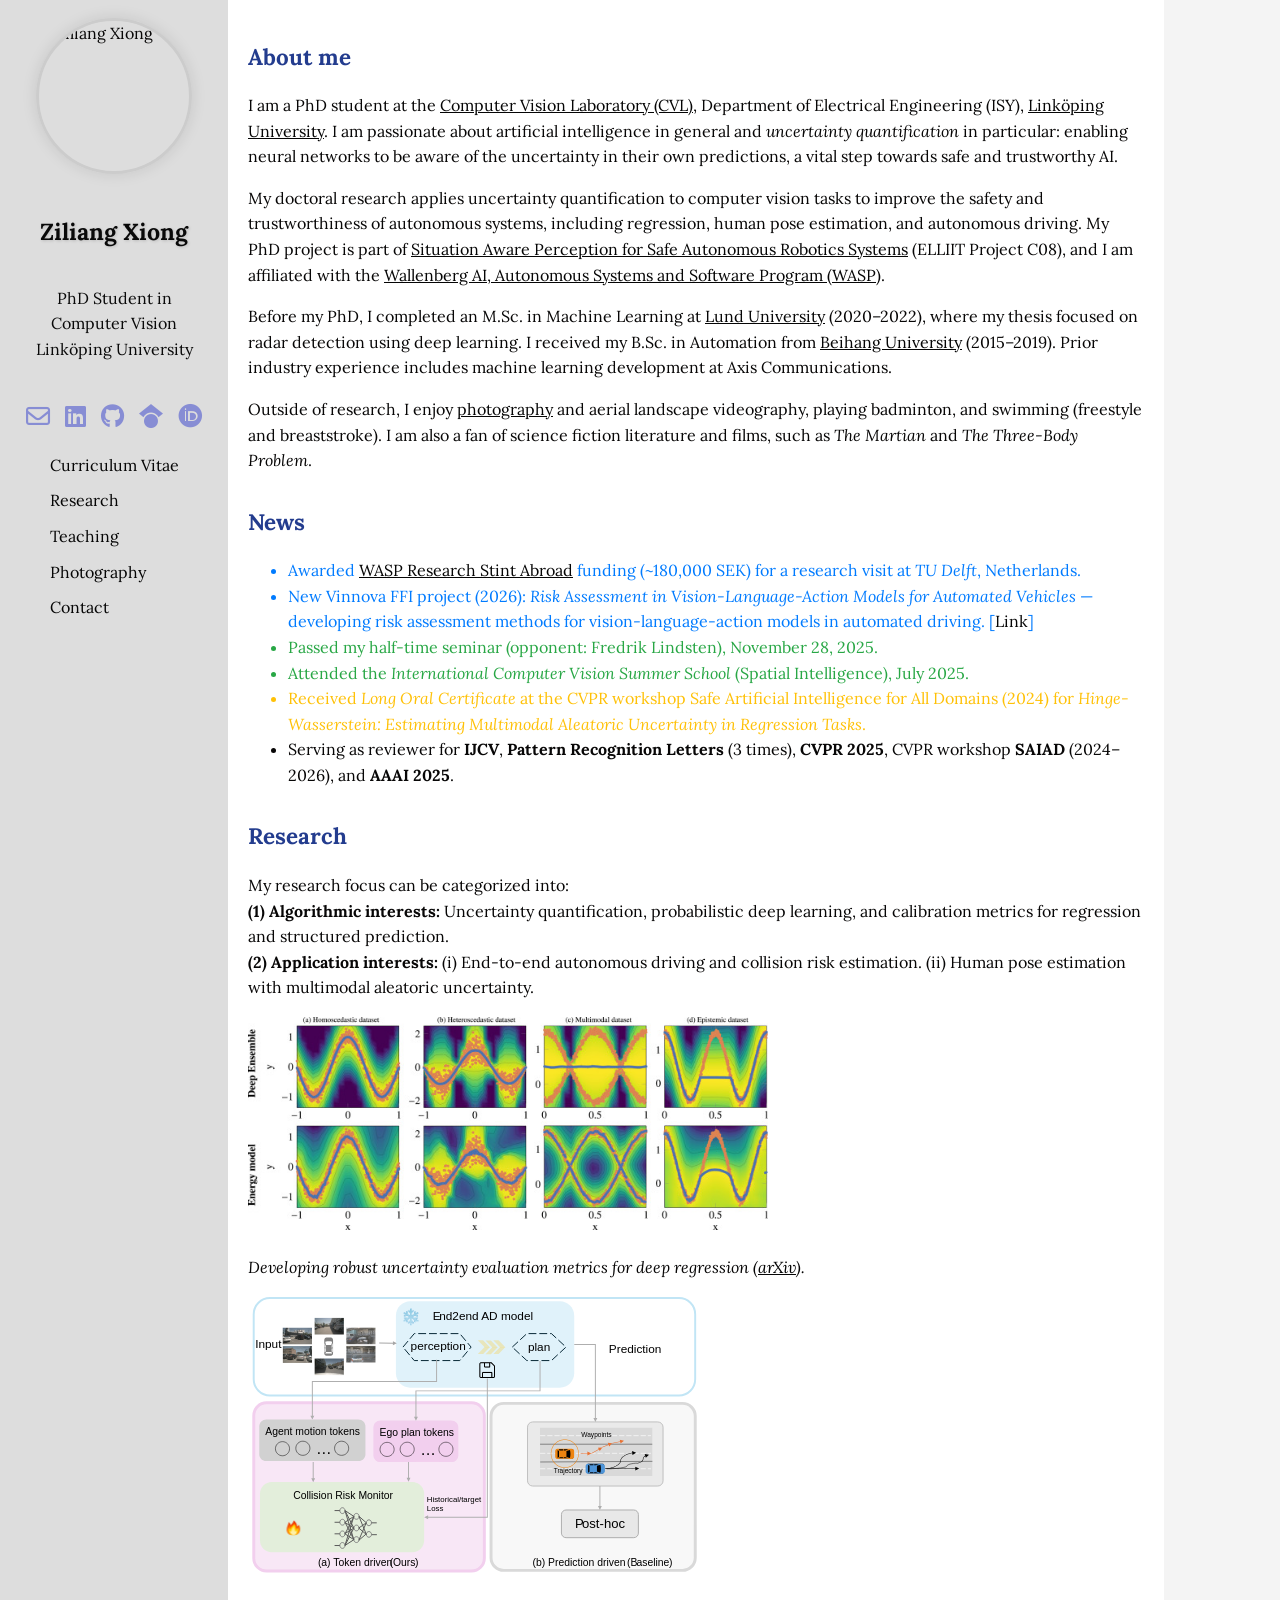
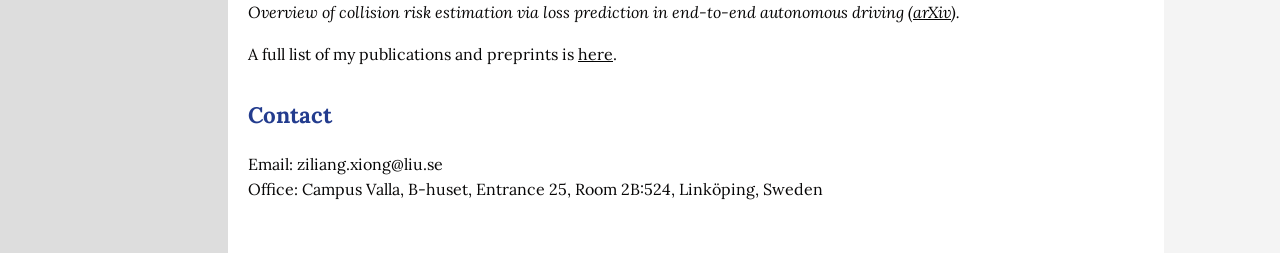
==== index.html @ c2a3a6ff "add WASP travel grant" ====
<!DOCTYPE html>
<html lang="en">
<head>
    <meta charset="UTF-8">
    <meta name="viewport" content="width=device-width, initial-scale=1.0">
    <title>Ziliang Xiong</title>
    <link rel="stylesheet" href="main.css">
    <link rel="preconnect" href="https://fonts.googleapis.com">
    <link rel="preconnect" href="https://fonts.gstatic.com" crossorigin>
    <link href="https://fonts.googleapis.com/css2?family=Lora:ital,wght@0,400;0,600;1,400&display=swap" rel="stylesheet">
    <link rel="stylesheet" href="https://cdnjs.cloudflare.com/ajax/libs/font-awesome/6.5.1/css/all.min.css">
</head>
<body>
    <div class="container">
        <aside class="sidebar">
            <div class="profile-photo">
                <img src="imgs/profile.jpg" alt="Ziliang Xiong">
            </div>
            <h1 class="name">Ziliang Xiong</h1>
            <p class="bio">PhD Student in Computer Vision<br>Linköping University</p>
            <div class="social-icons">
                <a href="mailto:ziliang.xiong@liu.se" title="Email"><i class="fa-regular fa-envelope"></i></a>
                <a href="https://www.linkedin.com/in/ziliangxiong/" title="LinkedIn"><i class="fa-brands fa-linkedin"></i></a>
                <a href="https://github.com/XZLeo" title="GitHub"><i class="fa-brands fa-github"></i></a>
                <a href="https://scholar.google.com/citations?user=R_6R5mAAAAAJ" title="Google Scholar"><i class="fa-brands fa-google-scholar"></i></a>
                <a href="https://orcid.org/0009-0008-8277-7476" title="ORCID"><i class="fa-brands fa-orcid"></i></a>
            </div>
            <nav>
                <ul>
                    <li><a href="documents/CV_Xiong.pdf">Curriculum Vitae</a></li>
                    <li><a href="research.html">Research</a></li>
                    <li><a href="teaching.html">Teaching</a></li>
                    <li><a href="photography.html">Photography</a></li>
                    <li><a href="#contact">Contact</a></li>
                </ul>
            </nav>
        </aside>

        <main class="main-content">
            <section id="about" class="section-block">
                <h2>About me</h2>
                <p>
                    I am a PhD student at the <a href="https://liu.se/en/research/computer-vision" class="term-link">Computer Vision Laboratory (CVL)</a>,
                    Department of Electrical Engineering (ISY), <a href="https://liu.se/en" class="term-link">Linköping University</a>.
                    I am passionate about artificial intelligence in general and <em>uncertainty quantification</em> in particular:
                    enabling neural networks to be aware of the uncertainty in their own predictions, a vital step towards safe and trustworthy AI.
                </p>
                <p>
                    My doctoral research applies uncertainty quantification to computer vision tasks to improve the safety and trustworthiness
                    of autonomous systems, including regression, human pose estimation, and autonomous driving.
                    My PhD project is part of
                    <a href="https://elliit.se/project/situation-aware-perception-for-safe-autonomous-robotics-systems/" class="term-link">Situation Aware Perception for Safe Autonomous Robotics Systems</a>
                    (ELLIIT Project C08), and I am affiliated with the
                    <a href="https://wasp-sweden.org/" class="term-link">Wallenberg AI, Autonomous Systems and Software Program (WASP)</a>.
                </p>
                <p>
                    Before my PhD, I completed an M.Sc. in Machine Learning at <a href="https://www.lunduniversity.lu.se/" class="term-link">Lund University</a>
                    (2020–2022), where my thesis focused on radar detection using deep learning.
                    I received my B.Sc. in Automation from <a href="https://ev.buaa.edu.cn/" class="term-link">Beihang University</a> (2015–2019).
                    Prior industry experience includes machine learning development at Axis Communications.
                </p>
                <p>
                    Outside of research, I enjoy <a href="photography.html" class="term-link">photography</a> and aerial landscape videography, playing badminton, and swimming (freestyle and breaststroke).
                    I am also a fan of science fiction literature and films, such as <em>The Martian</em> and <em>The Three-Body Problem</em>.
                </p>
            </section>

            <section id="news" class="section-block">
                <h2>News</h2>
                <ul>
                    <li class="news-item-blue">
                        Awarded <a href="https://internal.wasp-sweden.org/wasp-handbook/how-to-for-phd-students/research-stints-abroad/" class="term-link">WASP Research Stint Abroad</a> funding (~180,000 SEK) for a research visit at <em>TU Delft</em>, Netherlands.
                    </li>
                    <li class="news-item-blue">
                        New Vinnova FFI project (2026): <em>Risk Assessment in Vision-Language-Action Models for Automated Vehicles</em>
                        — developing risk assessment methods for vision-language-action models in automated driving.
                        [<a href="https://www.vinnova.se/p/riskbedomning-i-syn-sprak-aktions-modeller-for-automatiserade-fordon/">Link</a>]
                    </li>
                    <li class="news-item-green">
                        Passed my half-time seminar (opponent: Fredrik Lindsten), November 28, 2025.
                    </li>
                    <li class="news-item-green">
                        Attended the <em>International Computer Vision Summer School</em> (Spatial Intelligence), July 2025.
                    </li>
                    <li class="news-item-yellow">
                        Received <em>Long Oral Certificate</em> at the CVPR workshop Safe Artificial Intelligence for All Domains (2024)
                        for <em>Hinge-Wasserstein: Estimating Multimodal Aleatoric Uncertainty in Regression Tasks</em>.
                    </li>
                    <li>
                        Serving as reviewer for <strong>IJCV</strong>, <strong>Pattern Recognition Letters</strong> (3 times),
                        <strong>CVPR 2025</strong>, CVPR workshop <strong>SAIAD</strong> (2024–2026), and <strong>AAAI 2025</strong>.
                    </li>
                </ul>
            </section>

            <section id="research" class="section-block">
                <h2>Research</h2>
                <p>
                    My research focus can be categorized into:<br>
                    <strong>(1) Algorithmic interests:</strong> Uncertainty quantification, probabilistic deep learning, and calibration metrics for regression and structured prediction.<br>
                    <strong>(2) Application interests:</strong> (i) End-to-end autonomous driving and collision risk estimation. (ii) Human pose estimation with multimodal aleatoric uncertainty.
                </p>
                <p>
                    <img src="imgs/metrics.jpg" class="research-image" alt="Uncertainty evaluation metrics for homoscedastic, heteroscedastic, multimodal, and epistemic regression datasets"><br>
                    <em>Developing robust uncertainty evaluation metrics for deep regression (<a href="https://arxiv.org/abs/2405.04278" class="term-link">arXiv</a>).</em>
                </p>
                <p>
                    <img src="imgs/Picture1.svg" class="research-image" alt="CATPlan: collision risk estimation in end-to-end autonomous driving"><br>
                    <em>Overview of collision risk estimation via loss prediction in end-to-end autonomous driving (<a href="https://arxiv.org/abs/2503.07425" class="term-link">arXiv</a>).</em>
                </p>
                <p>
                    A full list of my publications and preprints is <a href="research.html" class="term-link">here</a>.
                </p>
            </section>

            <section id="contact" class="section-block">
                <h2>Contact</h2>
                <p>
                    Email: <a href="mailto:ziliang.xiong@liu.se">ziliang.xiong@liu.se</a><br>
                    Office: Campus Valla, B-huset, Entrance 25, Room 2B:524, Linköping, Sweden
                </p>
            </section>
        </main>
    </div>
</body>
</html>
---- main.css ----
body {
    font-family: 'Lora', serif;
    background-color: #f4f4f4;
    color: #070606;
    margin: 0;
    padding: 0;
    line-height: 1.6;
    scroll-behavior: smooth;
    font-size: 16px;
}

h1 {
    font-size: 1.45em;
}

h2 {
    font-size: 1.4em;
}

h3 {
    font-size: 1.3em;
}

p {
    font-size: 1em;
}

.container {
    display: flex;
    min-height: 100vh;
}

.sidebar {
    width: 15%;
    min-width: 180px;
    background-color: #ddd;
    padding: 18px;
    box-shadow: 2px 0 10px rgba(0, 0, 0, 0.1);
    display: flex;
    flex-direction: column;
    align-items: center;
}

.news-item-blue {
    color: #007BFF;
}

.news-item-green {
    color: #28A745;
}

.news-item-yellow {
    color: #FFC107;
}

.research-image {
    display: block;
    width: min(100%, 520px);
    max-width: 520px;
    height: auto;
    border-radius: 5px;
    margin-top: 10px;
}

.social-icons {
    display: flex;
    gap: 15px;
    margin-top: 20px;
    flex-wrap: wrap;
    justify-content: center;
}

.social-icons a {
    color: #878dd4;
    font-size: 1.5em;
    transition: color 0.3s ease;
}

.social-icons a:hover {
    color: #000;
}

.profile-photo {
    width: 150px;
    height: 150px;
    border-radius: 50%;
    overflow: hidden;
    margin-bottom: 20px;
    border: 3px solid #ccc;
    box-shadow: 0 0 15px rgba(0, 0, 0, 0.1);
}

.profile-photo img {
    width: 100%;
    height: 100%;
    object-fit: cover;
}

.main-content {
    width: 70%;
    padding: 20px;
    background: #fff;
    max-width: 1200px;
    margin-right: 20px;
}

h1, h2, h3 {
    color: #233c8e;
}

.name {
    color: #090909;
    text-align: center;
    text-shadow: 1px 1px 3px rgba(0, 0, 0, 0.15);
}

.name, .bio {
    color: #090909;
    text-align: center;
}

nav ul {
    list-style-type: none;
    padding: 0;
}

nav ul li {
    margin-bottom: 10px;
}

a {
    color: #050505;
    text-decoration: none;
    transition: color 0.3s ease;
}

a:hover {
    color: #060505;
}

.research-item {
    margin-bottom: 5px;
    display: flex;
    align-items: flex-start;
    background: #eee;
    padding: 10px;
    border-radius: 3px;
    box-shadow: 0 0 5px rgba(0, 0, 0, 0.1);
}

.term-link {
    text-decoration: underline;
}

.research-info {
    flex: 1;
}

.research-figure {
    width: 200px;
    margin-left: 20px;
}

.research-figure img {
    max-width: 75%;
    height: auto;
    border: 1px solid #ccc;
    border-radius: 2px;
}

.publication-list {
    list-style: none;
    padding: 0;
}

.publication-list li {
    margin-bottom: 18px;
    padding-bottom: 18px;
    border-bottom: 1px solid #eee;
}

.publication-list li:last-child {
    border-bottom: none;
}

.mentorship-list {
    list-style: none;
    padding: 0;
}

.mentorship-list li {
    margin-bottom: 12px;
    background: #eee;
    padding: 10px;
    border-radius: 3px;
}

.section-block {
    margin-bottom: 30px;
}

@media (max-width: 768px) {
    .container {
        flex-direction: column;
    }

    .sidebar, .main-content {
        width: 100%;
    }

    .profile-photo {
        width: 150px;
        height: 150px;
    }
}
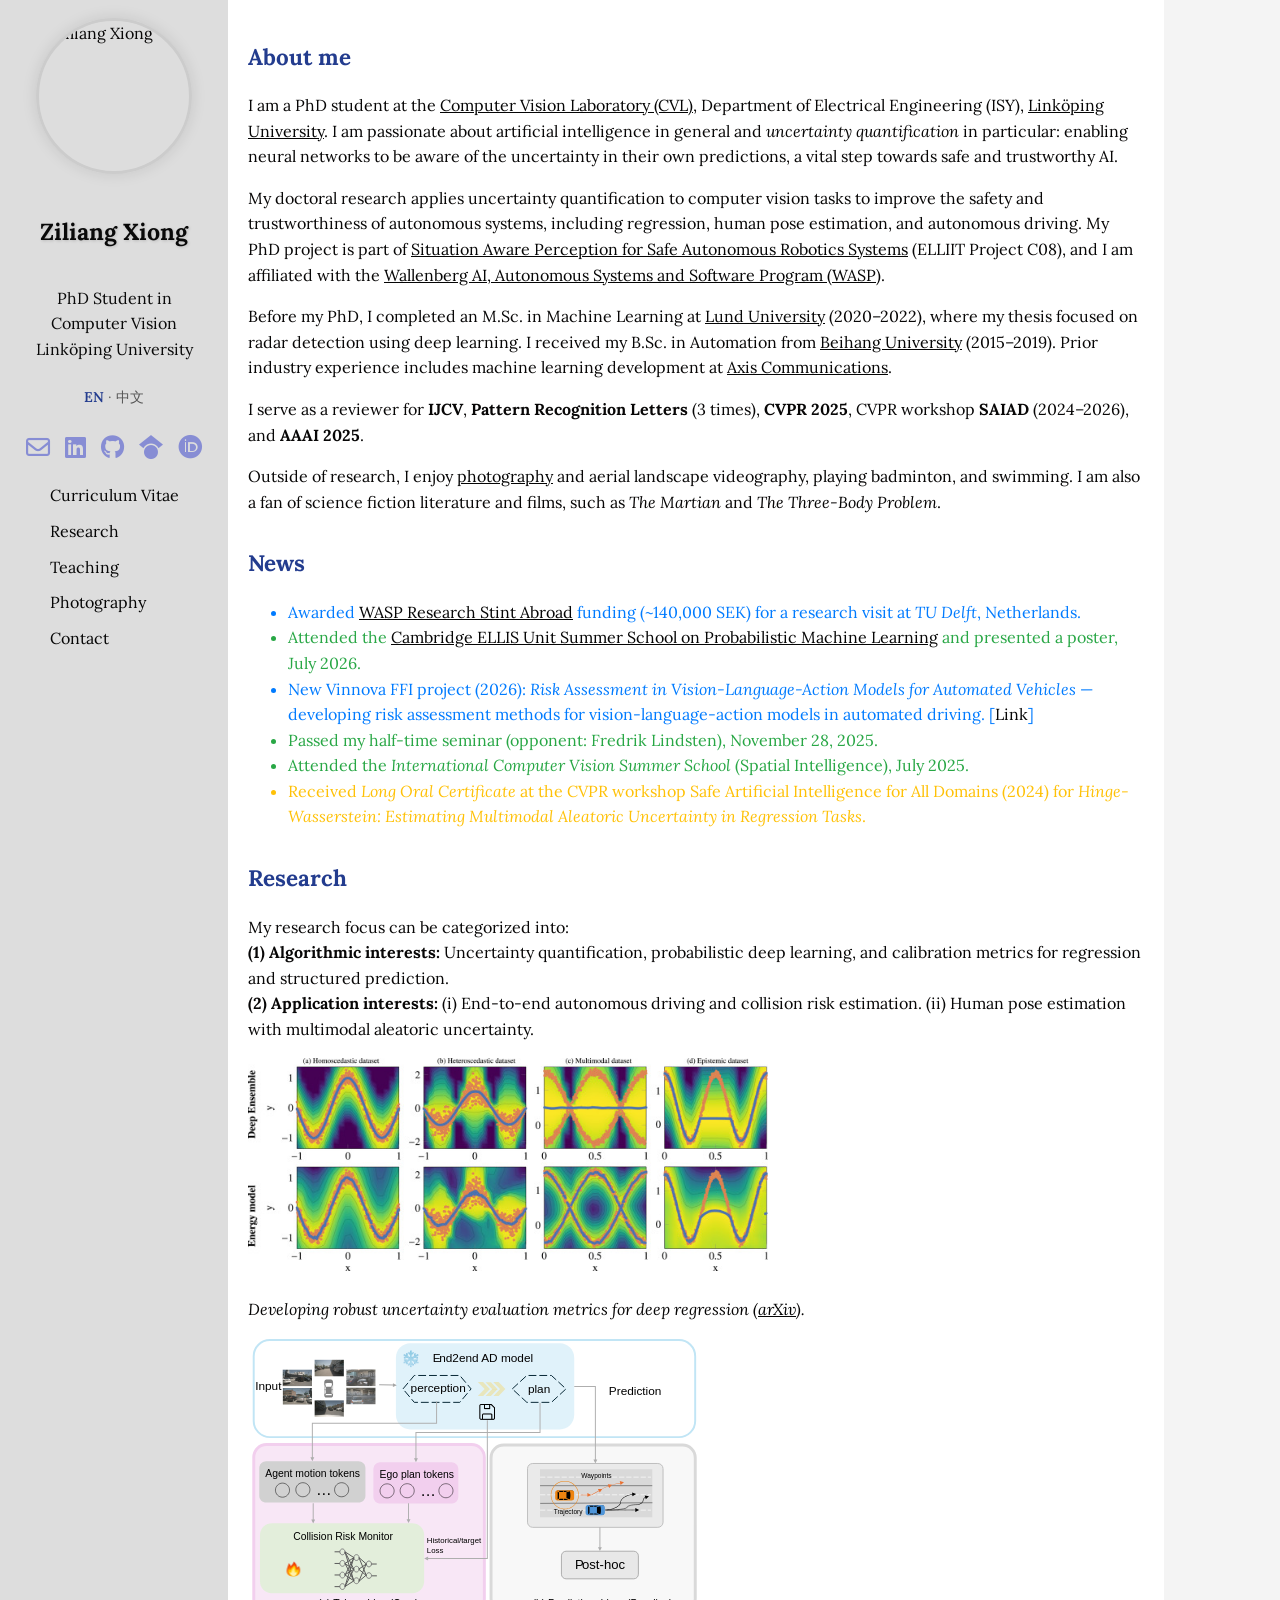
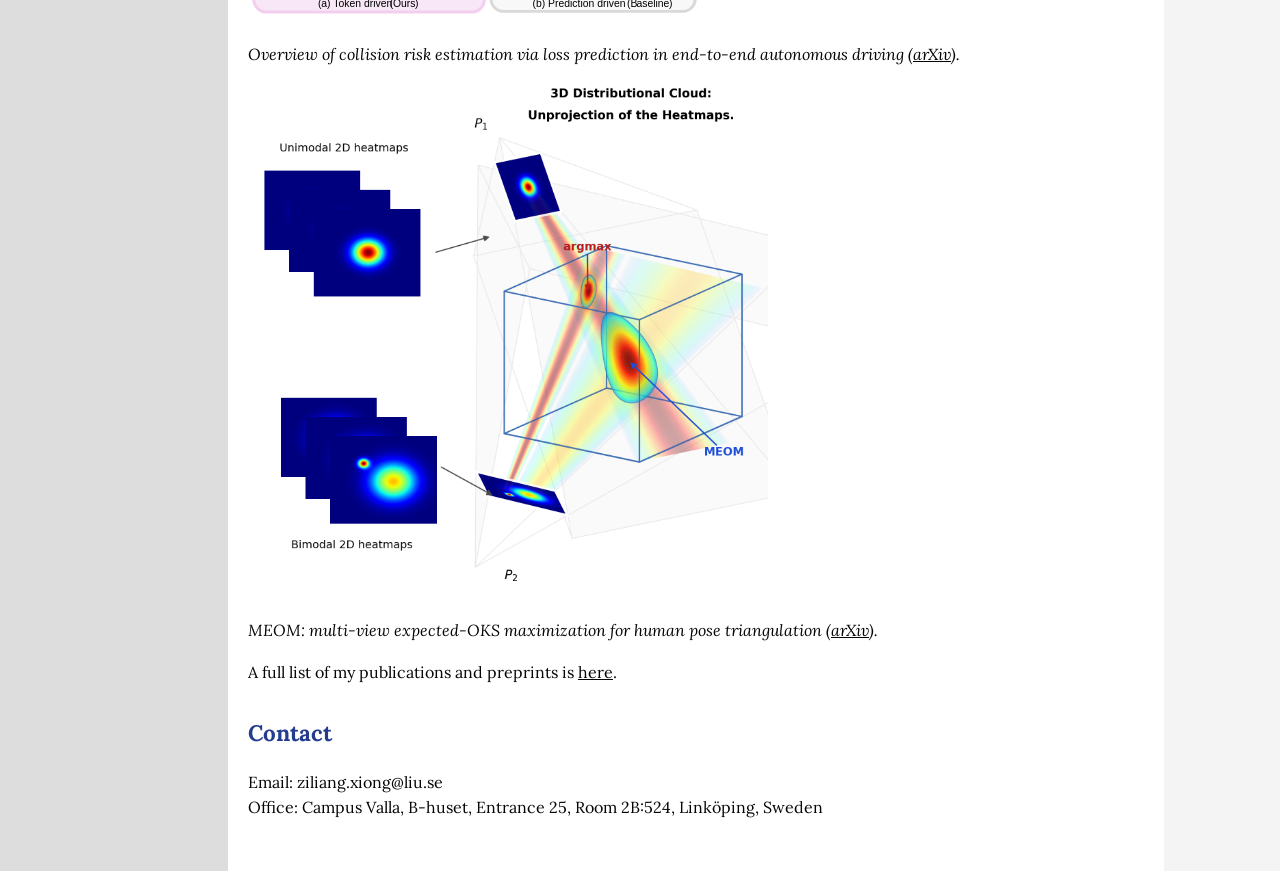
==== commit 7ce7b13d: "Update personal website content and CV" ====
--- a/index.html
+++ b/index.html
@@ -18,6 +18,11 @@
             </div>
             <h1 class="name">Ziliang Xiong</h1>
             <p class="bio">PhD Student in Computer Vision<br>Linköping University</p>
+            <p class="lang-switch">
+                <a href="index.html" class="lang-active" lang="en">EN</a>
+                <span aria-hidden="true"> · </span>
+                <a href="zh/index.html" lang="zh-CN">中文</a>
+            </p>
             <div class="social-icons">
                 <a href="mailto:ziliang.xiong@liu.se" title="Email"><i class="fa-regular fa-envelope"></i></a>
                 <a href="https://www.linkedin.com/in/ziliangxiong/" title="LinkedIn"><i class="fa-brands fa-linkedin"></i></a>
@@ -57,10 +62,14 @@
                     Before my PhD, I completed an M.Sc. in Machine Learning at <a href="https://www.lunduniversity.lu.se/" class="term-link">Lund University</a>
                     (2020–2022), where my thesis focused on radar detection using deep learning.
                     I received my B.Sc. in Automation from <a href="https://ev.buaa.edu.cn/" class="term-link">Beihang University</a> (2015–2019).
-                    Prior industry experience includes machine learning development at Axis Communications.
+                    Prior industry experience includes machine learning development at <a href="https://www.axis.com/" class="term-link">Axis Communications</a>.
                 </p>
                 <p>
-                    Outside of research, I enjoy <a href="photography.html" class="term-link">photography</a> and aerial landscape videography, playing badminton, and swimming (freestyle and breaststroke).
+                    I serve as a reviewer for <strong>IJCV</strong>, <strong>Pattern Recognition Letters</strong> (3 times),
+                    <strong>CVPR 2025</strong>, CVPR workshop <strong>SAIAD</strong> (2024–2026), and <strong>AAAI 2025</strong>.
+                </p>
+                <p>
+                    Outside of research, I enjoy <a href="photography.html" class="term-link">photography</a> and aerial landscape videography, playing badminton, and swimming.
                     I am also a fan of science fiction literature and films, such as <em>The Martian</em> and <em>The Three-Body Problem</em>.
                 </p>
             </section>
@@ -69,7 +78,10 @@
                 <h2>News</h2>
                 <ul>
                     <li class="news-item-blue">
-                        Awarded <a href="https://internal.wasp-sweden.org/wasp-handbook/how-to-for-phd-students/research-stints-abroad/" class="term-link">WASP Research Stint Abroad</a> funding (~180,000 SEK) for a research visit at <em>TU Delft</em>, Netherlands.
+                        Awarded <a href="https://internal.wasp-sweden.org/wasp-handbook/how-to-for-phd-students/research-stints-abroad/" class="term-link">WASP Research Stint Abroad</a> funding (~140,000 SEK) for a research visit at <em>TU Delft</em>, Netherlands.
+                    </li>
+                    <li class="news-item-green">
+                        Attended the <a href="https://www.ellis.eng.cam.ac.uk/summer-school/" class="term-link">Cambridge ELLIS Unit Summer School on Probabilistic Machine Learning</a> and presented a poster, July 2026.
                     </li>
                     <li class="news-item-blue">
                         New Vinnova FFI project (2026): <em>Risk Assessment in Vision-Language-Action Models for Automated Vehicles</em>
@@ -85,10 +97,6 @@
                     <li class="news-item-yellow">
                         Received <em>Long Oral Certificate</em> at the CVPR workshop Safe Artificial Intelligence for All Domains (2024)
                         for <em>Hinge-Wasserstein: Estimating Multimodal Aleatoric Uncertainty in Regression Tasks</em>.
-                    </li>
-                    <li>
-                        Serving as reviewer for <strong>IJCV</strong>, <strong>Pattern Recognition Letters</strong> (3 times),
-                        <strong>CVPR 2025</strong>, CVPR workshop <strong>SAIAD</strong> (2024–2026), and <strong>AAAI 2025</strong>.
                     </li>
                 </ul>
             </section>
@@ -109,6 +117,10 @@
                     <em>Overview of collision risk estimation via loss prediction in end-to-end autonomous driving (<a href="https://arxiv.org/abs/2503.07425" class="term-link">arXiv</a>).</em>
                 </p>
                 <p>
+                    <img src="imgs/volumetric_replica_cone_smooth2.png" class="research-image" alt="3D distributional cloud: unprojection of 2D heatmaps for multi-view human pose triangulation"><br>
+                    <em>MEOM: multi-view expected-OKS maximization for human pose triangulation (<a href="https://arxiv.org/abs/2608.30521" class="term-link">arXiv</a>).</em>
+                </p>
+                <p>
                     A full list of my publications and preprints is <a href="research.html" class="term-link">here</a>.
                 </p>
             </section>
--- a/main.css
+++ b/main.css
@@ -1,5 +1,5 @@
 body {
-    font-family: 'Lora', serif;
+    font-family: 'Lora', 'Noto Serif SC', 'Source Han Serif SC', 'Songti SC', 'SimSun', serif;
     background-color: #f4f4f4;
     color: #070606;
     margin: 0;
@@ -7,6 +7,32 @@
     line-height: 1.6;
     scroll-behavior: smooth;
     font-size: 16px;
+}
+
+html[lang="zh-CN"] body {
+    font-family: 'Noto Serif SC', 'Source Han Serif SC', 'Songti SC', 'SimSun', serif;
+    line-height: 1.75;
+}
+
+.lang-switch {
+    margin: 8px 0 0;
+    font-size: 0.88em;
+    text-align: center;
+    color: #666;
+}
+
+.lang-switch a {
+    color: #555;
+    text-decoration: none;
+}
+
+.lang-switch a:hover,
+.lang-switch .lang-active {
+    color: #233c8e;
+}
+
+.lang-switch .lang-active {
+    font-weight: 600;
 }
 
 h1 {
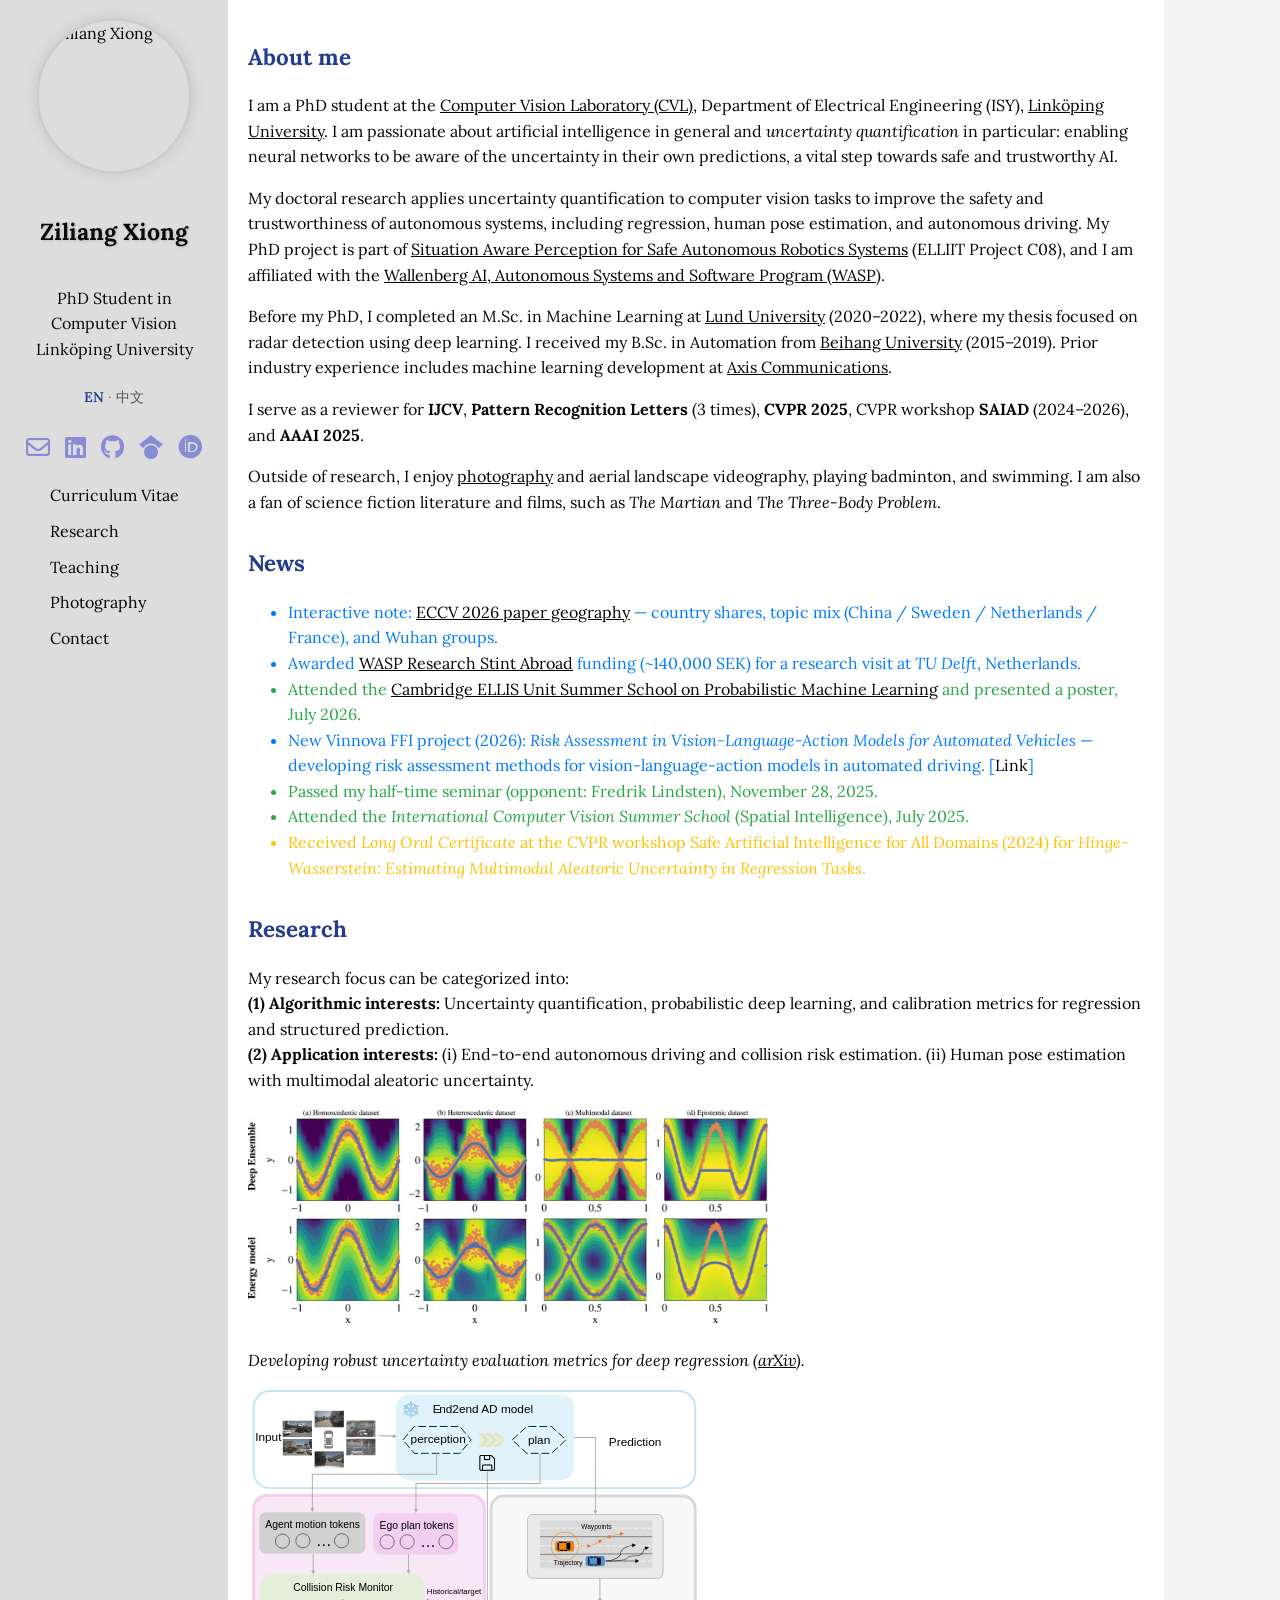
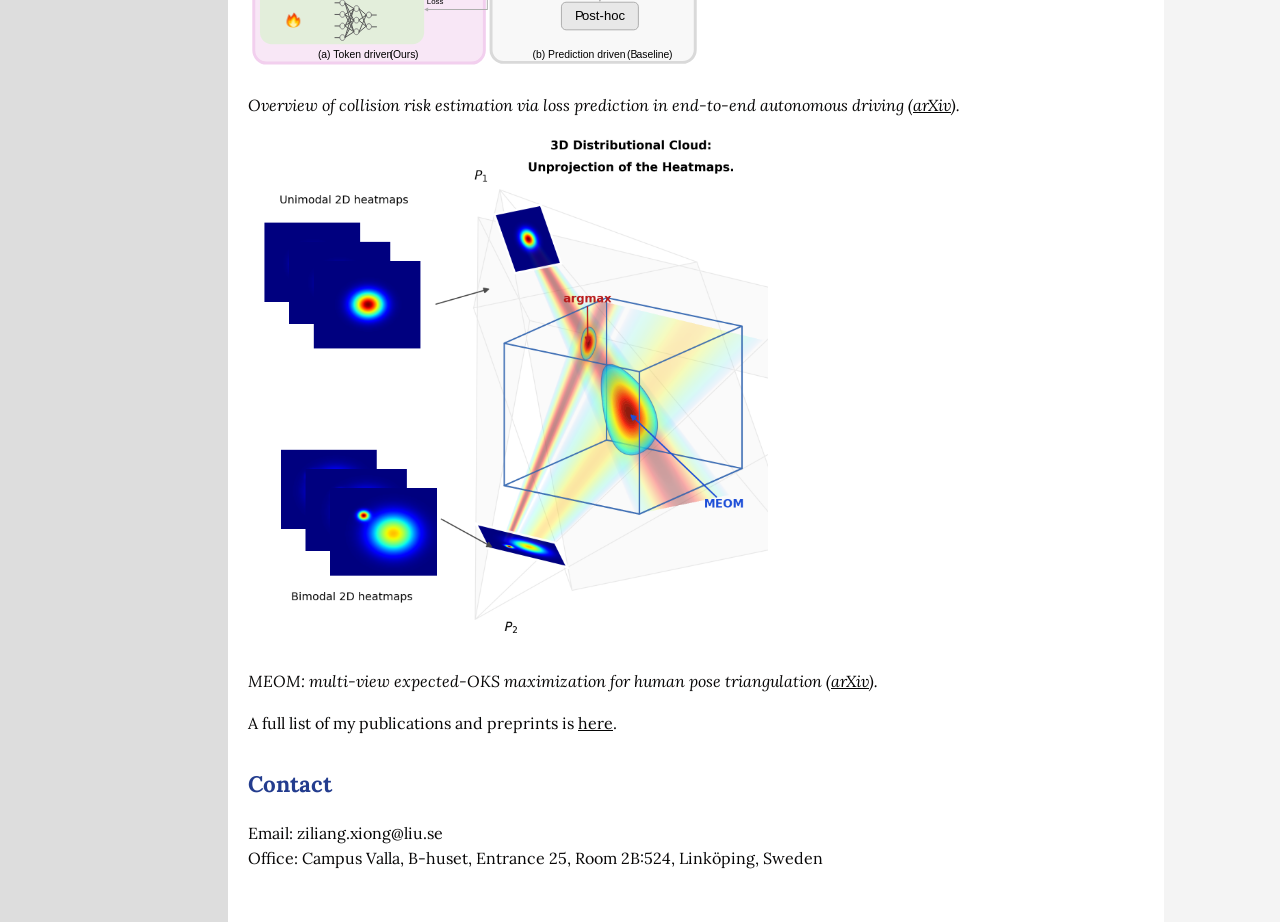
==== commit 086b099c: "Add ECCV 2026 analysis page with country, topic, Wuhan, and UQ sections." ====
--- a/index.html
+++ b/index.html
@@ -78,6 +78,9 @@
                 <h2>News</h2>
                 <ul>
                     <li class="news-item-blue">
+                        Interactive note: <a href="eccv2026.html" class="term-link">ECCV 2026 paper geography</a> — country shares, topic mix (China / Sweden / Netherlands / France), and Wuhan groups.
+                    </li>
+                    <li class="news-item-blue">
                         Awarded <a href="https://internal.wasp-sweden.org/wasp-handbook/how-to-for-phd-students/research-stints-abroad/" class="term-link">WASP Research Stint Abroad</a> funding (~140,000 SEK) for a research visit at <em>TU Delft</em>, Netherlands.
                     </li>
                     <li class="news-item-green">
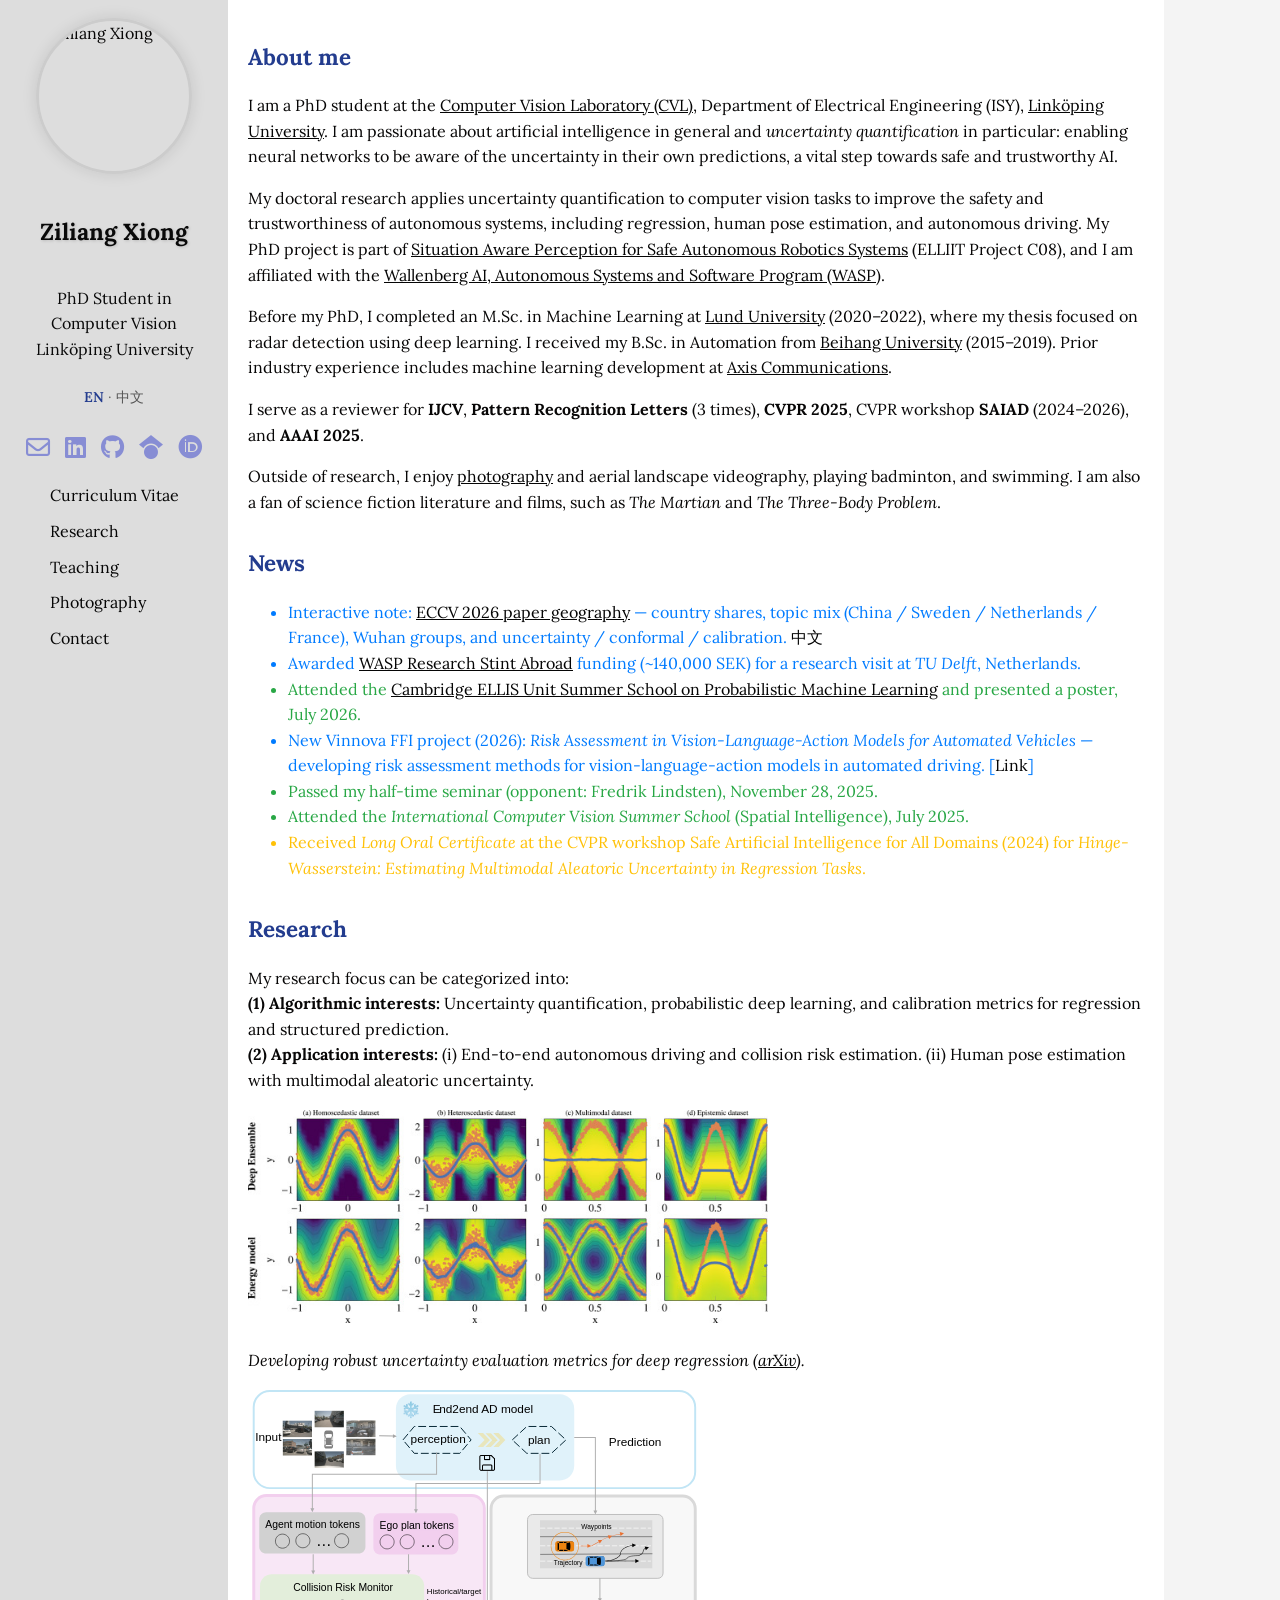
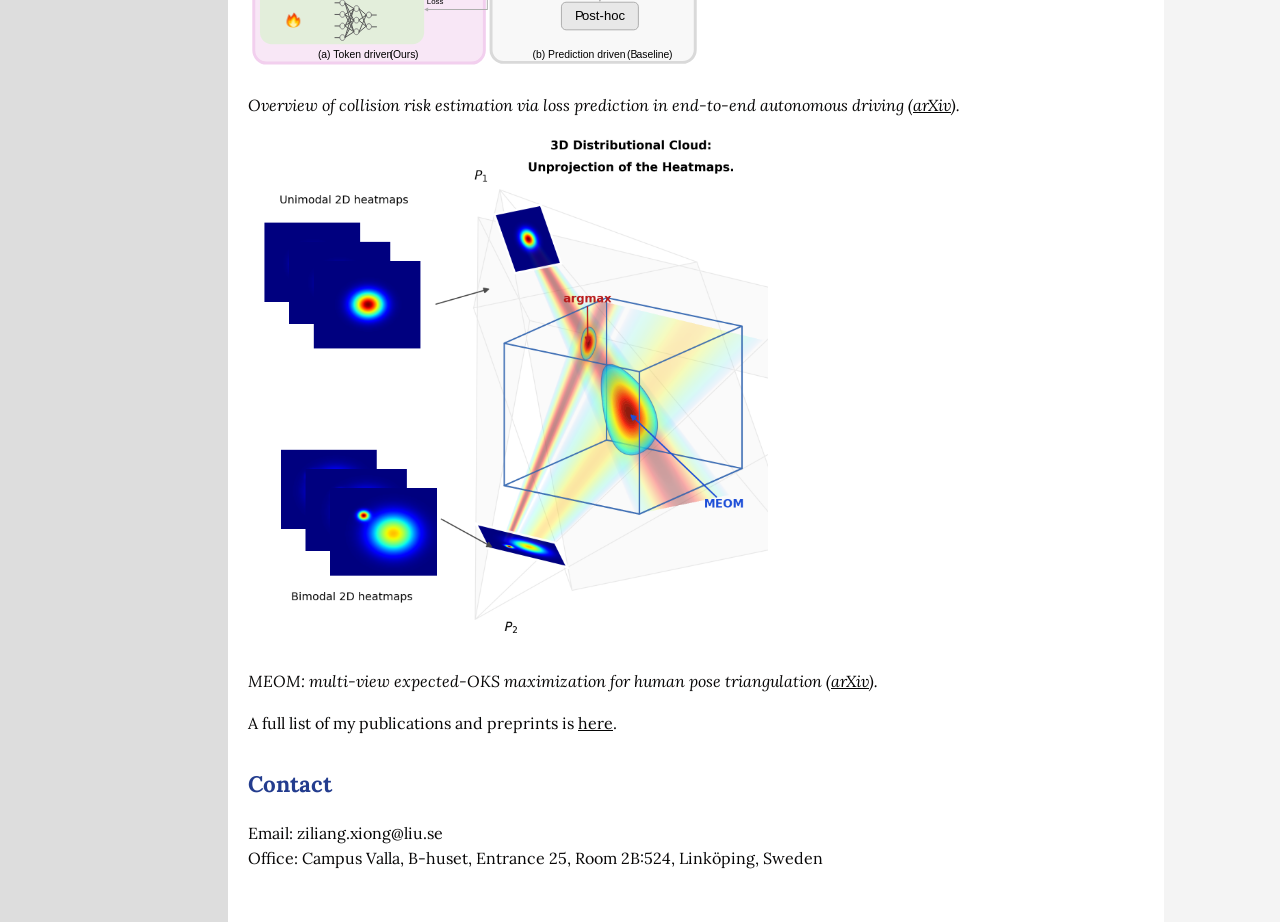
==== commit aa94f9f8: "Add English ECCV 2026 analysis page and language switcher." ====
--- a/index.html
+++ b/index.html
@@ -78,7 +78,7 @@
                 <h2>News</h2>
                 <ul>
                     <li class="news-item-blue">
-                        Interactive note: <a href="eccv2026.html" class="term-link">ECCV 2026 paper geography</a> — country shares, topic mix (China / Sweden / Netherlands / France), and Wuhan groups.
+                        Interactive note: <a href="eccv2026-en.html" class="term-link">ECCV 2026 paper geography</a> — country shares, topic mix (China / Sweden / Netherlands / France), Wuhan groups, and uncertainty / conformal / calibration. <a href="eccv2026.html">中文</a>
                     </li>
                     <li class="news-item-blue">
                         Awarded <a href="https://internal.wasp-sweden.org/wasp-handbook/how-to-for-phd-students/research-stints-abroad/" class="term-link">WASP Research Stint Abroad</a> funding (~140,000 SEK) for a research visit at <em>TU Delft</em>, Netherlands.
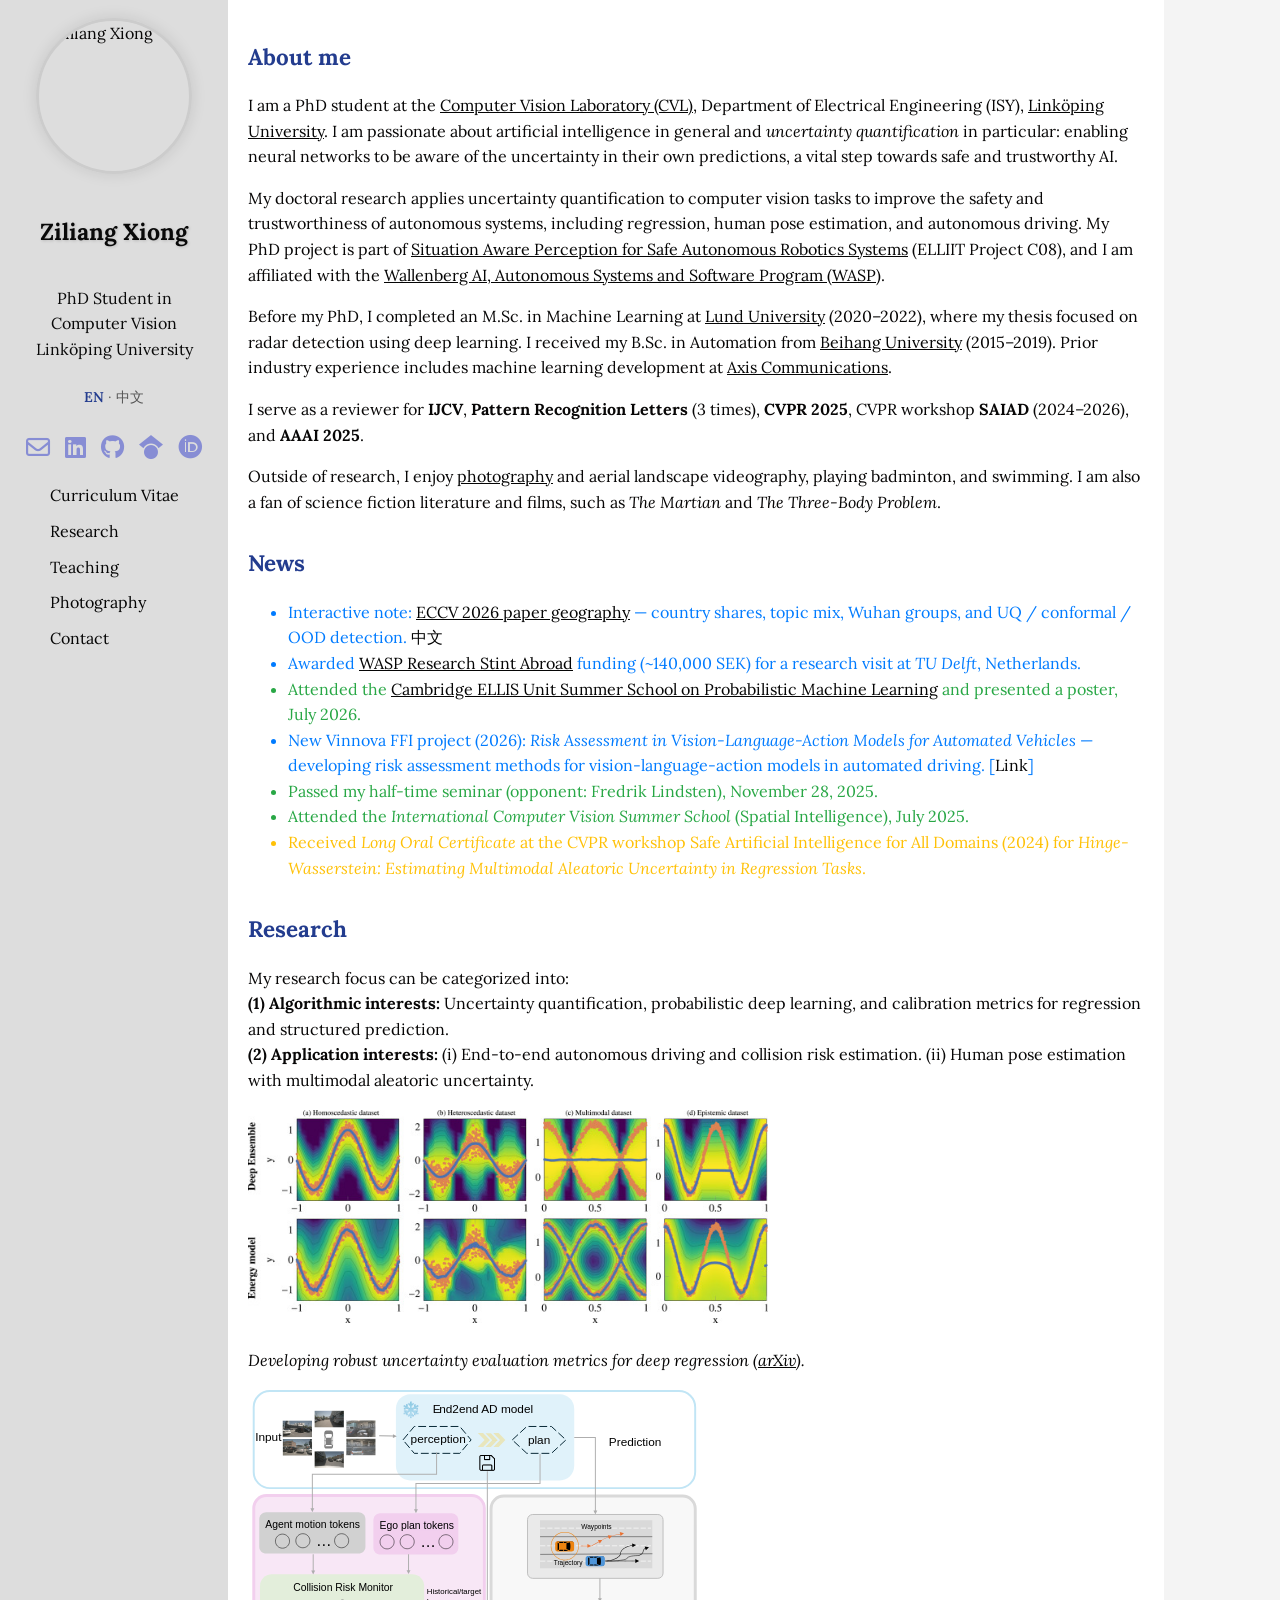
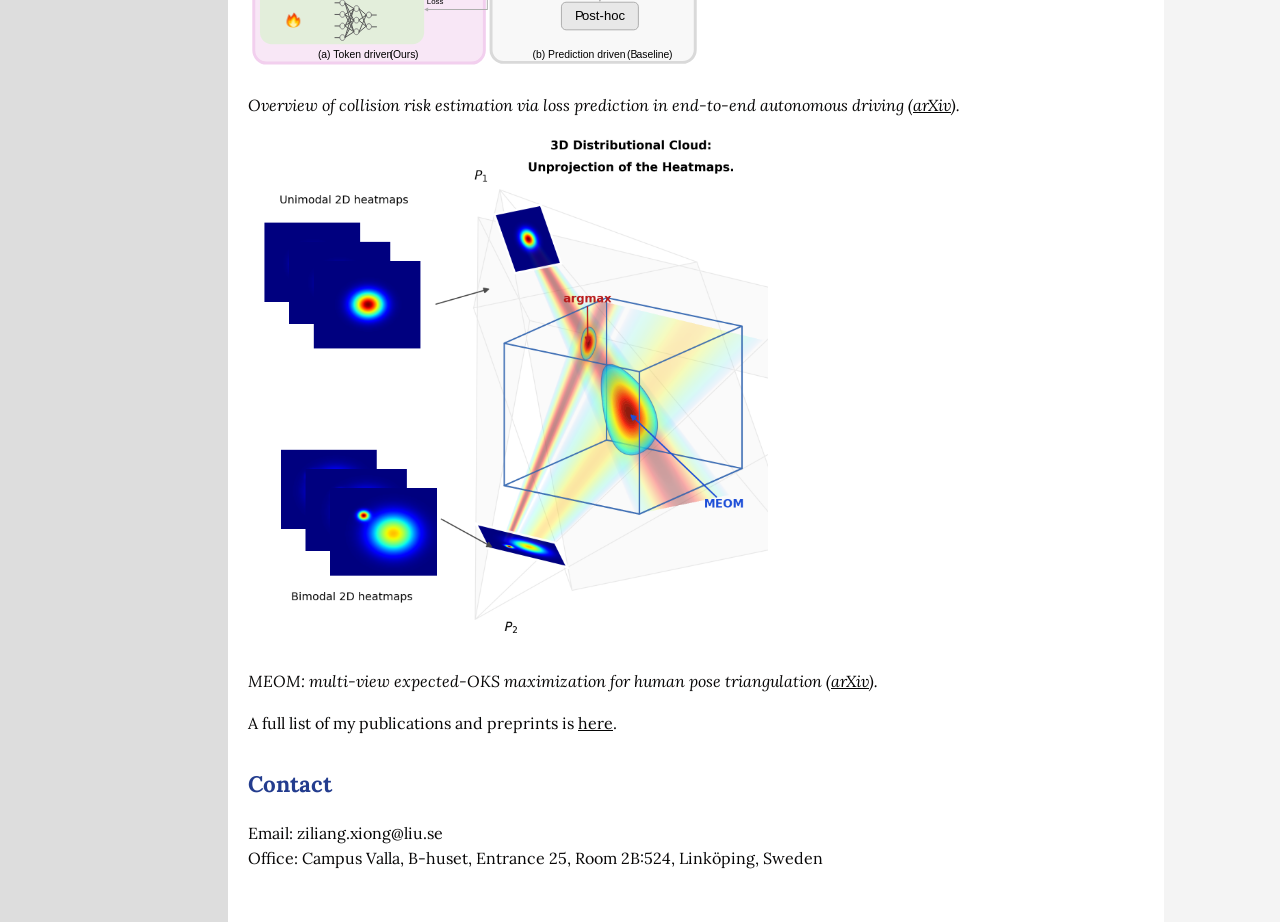
==== commit c0b216be: "Sync English ECCV 2026 report with OOD papers and collapsible list." ====
--- a/index.html
+++ b/index.html
@@ -78,7 +78,7 @@
                 <h2>News</h2>
                 <ul>
                     <li class="news-item-blue">
-                        Interactive note: <a href="eccv2026-en.html" class="term-link">ECCV 2026 paper geography</a> — country shares, topic mix (China / Sweden / Netherlands / France), Wuhan groups, and uncertainty / conformal / calibration. <a href="eccv2026.html">中文</a>
+                        Interactive note: <a href="eccv2026-en.html" class="term-link">ECCV 2026 paper geography</a> — country shares, topic mix, Wuhan groups, and UQ / conformal / OOD detection. <a href="eccv2026.html">中文</a>
                     </li>
                     <li class="news-item-blue">
                         Awarded <a href="https://internal.wasp-sweden.org/wasp-handbook/how-to-for-phd-students/research-stints-abroad/" class="term-link">WASP Research Stint Abroad</a> funding (~140,000 SEK) for a research visit at <em>TU Delft</em>, Netherlands.
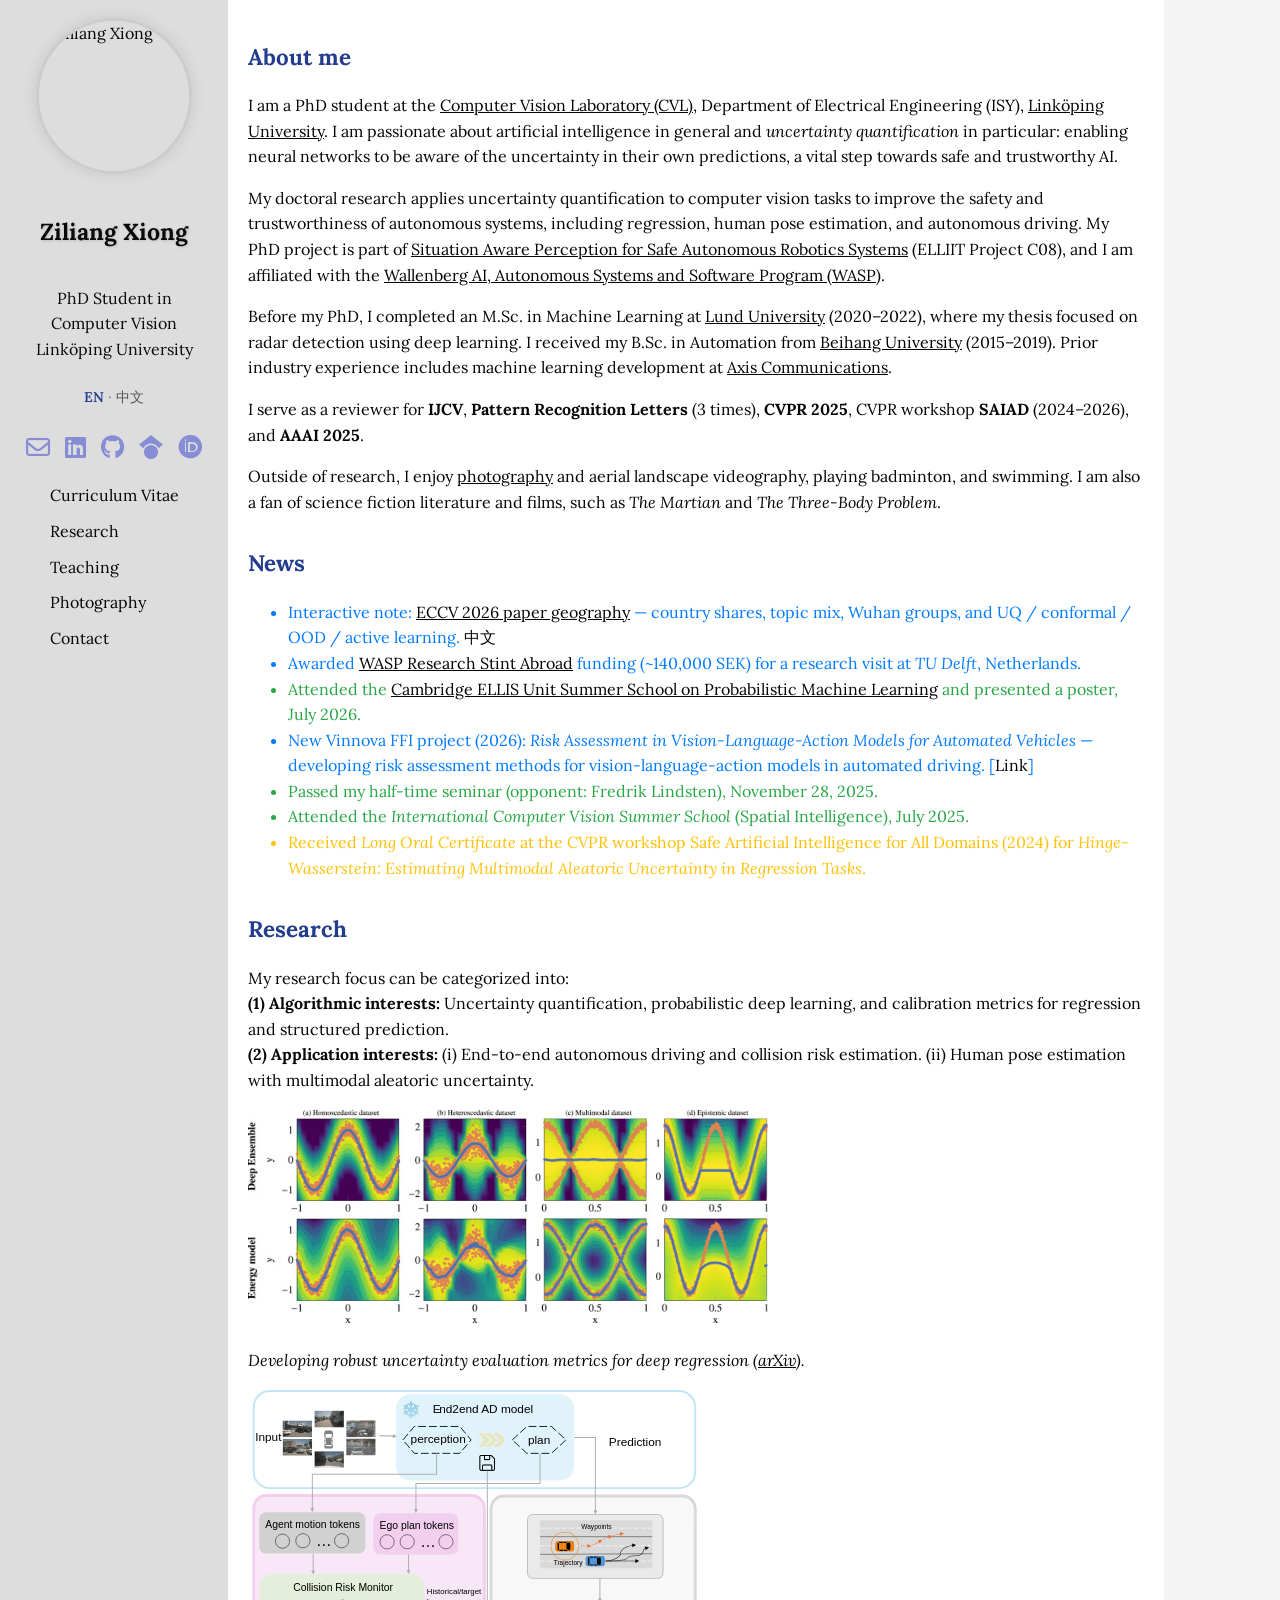
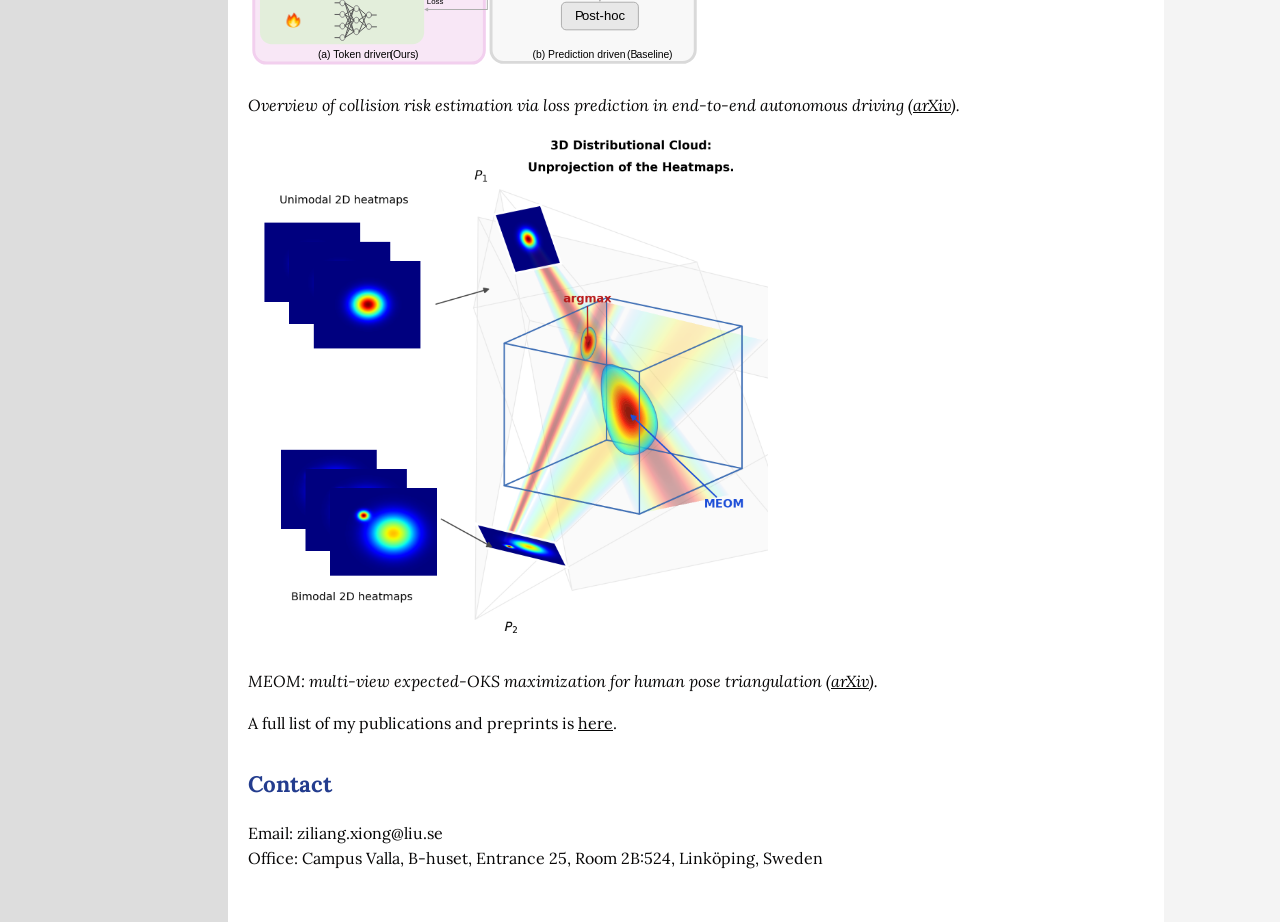
==== commit 91d0eee4: "Expand ECCV 2026 analysis: OOD, active data collection, and collapsible sections." ====
--- a/index.html
+++ b/index.html
@@ -78,7 +78,7 @@
                 <h2>News</h2>
                 <ul>
                     <li class="news-item-blue">
-                        Interactive note: <a href="eccv2026-en.html" class="term-link">ECCV 2026 paper geography</a> — country shares, topic mix, Wuhan groups, and UQ / conformal / OOD detection. <a href="eccv2026.html">中文</a>
+                        Interactive note: <a href="eccv2026-en.html" class="term-link">ECCV 2026 paper geography</a> — country shares, topic mix, Wuhan groups, and UQ / conformal / OOD / active learning. <a href="eccv2026.html">中文</a>
                     </li>
                     <li class="news-item-blue">
                         Awarded <a href="https://internal.wasp-sweden.org/wasp-handbook/how-to-for-phd-students/research-stints-abroad/" class="term-link">WASP Research Stint Abroad</a> funding (~140,000 SEK) for a research visit at <em>TU Delft</em>, Netherlands.
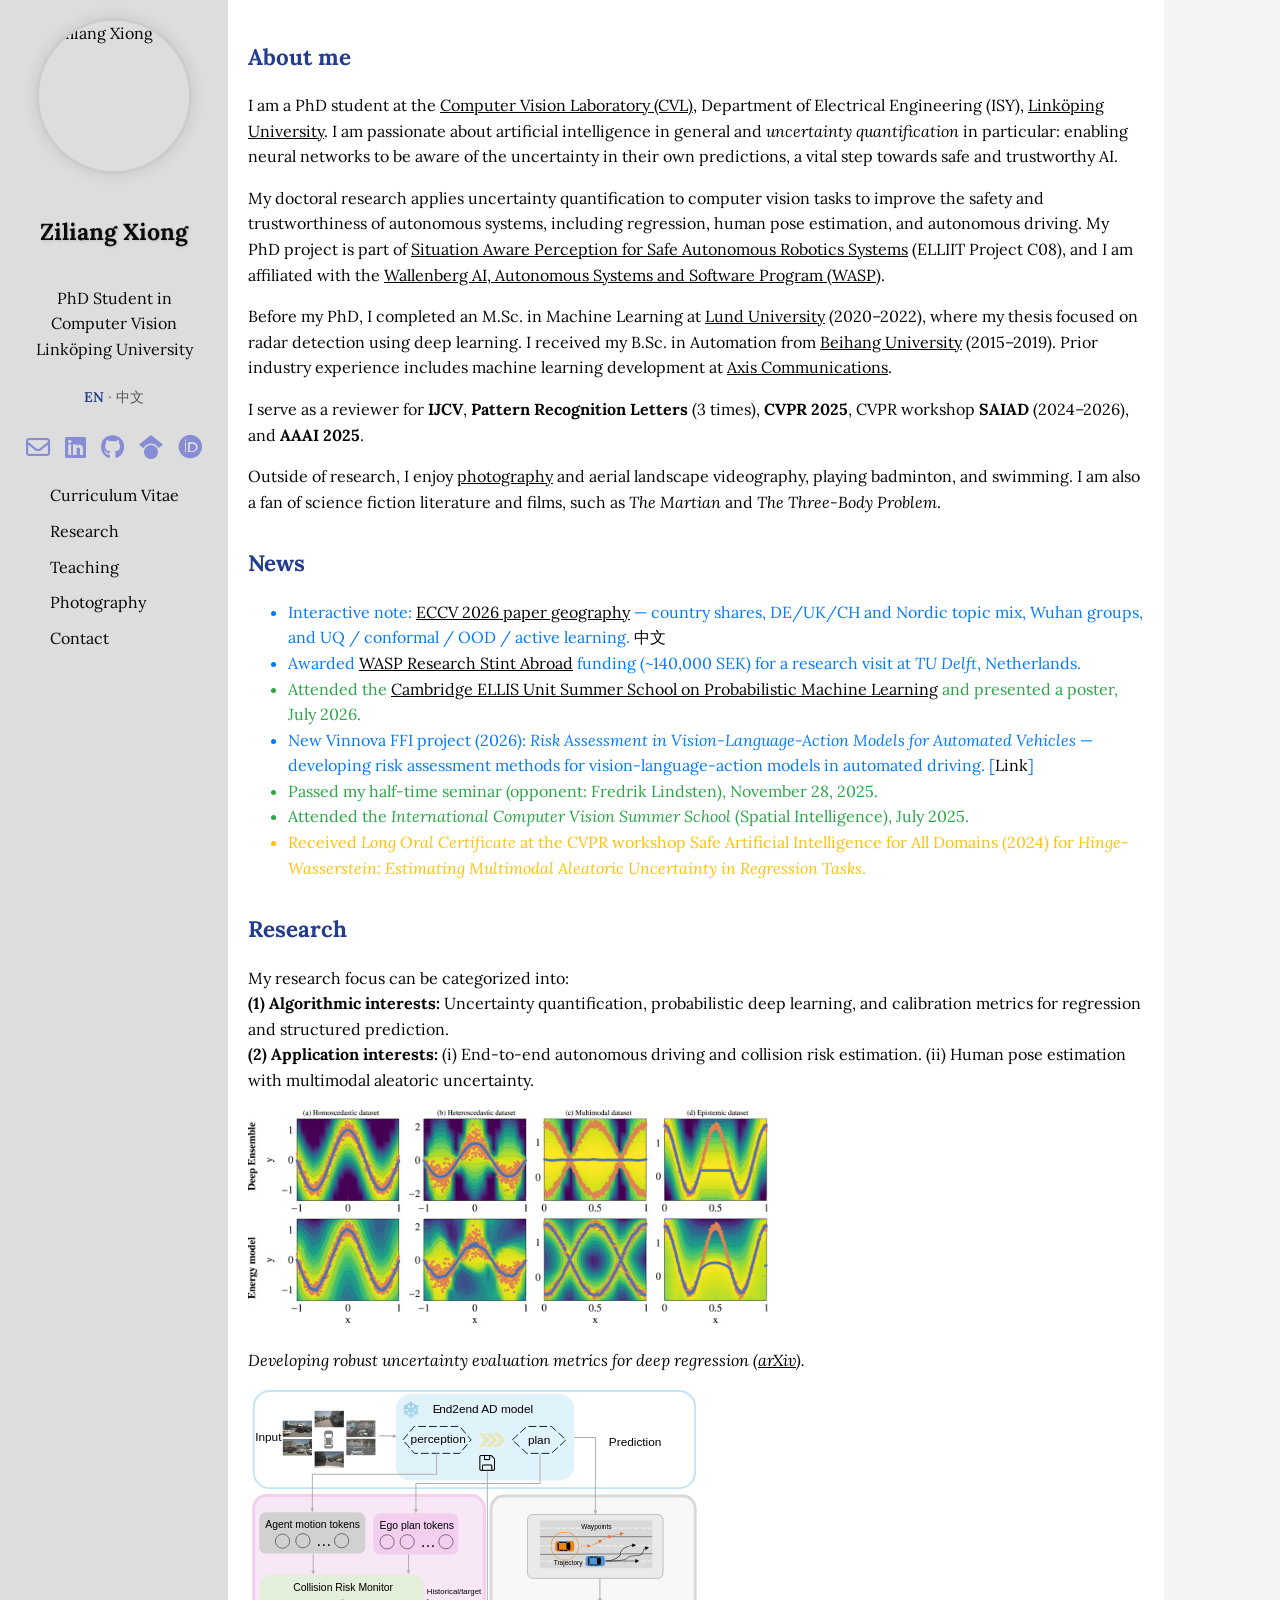
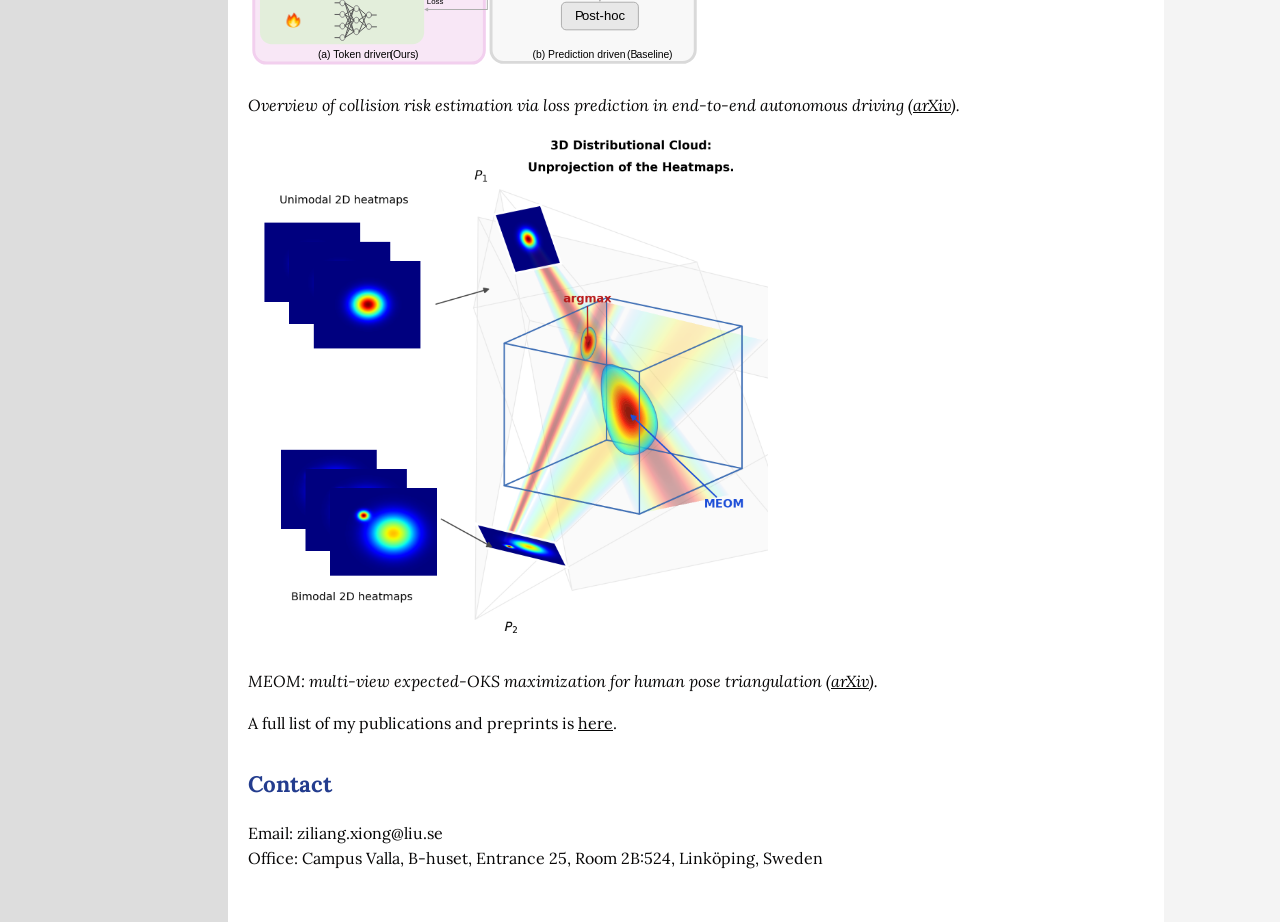
==== commit bc2252c1: "Add Germany, UK, and Switzerland topic mix to ECCV 2026 reports." ====
--- a/index.html
+++ b/index.html
@@ -78,7 +78,7 @@
                 <h2>News</h2>
                 <ul>
                     <li class="news-item-blue">
-                        Interactive note: <a href="eccv2026-en.html" class="term-link">ECCV 2026 paper geography</a> — country shares, topic mix, Wuhan groups, and UQ / conformal / OOD / active learning. <a href="eccv2026.html">中文</a>
+                        Interactive note: <a href="eccv2026-en.html" class="term-link">ECCV 2026 paper geography</a> — country shares, DE/UK/CH and Nordic topic mix, Wuhan groups, and UQ / conformal / OOD / active learning. <a href="eccv2026.html">中文</a>
                     </li>
                     <li class="news-item-blue">
                         Awarded <a href="https://internal.wasp-sweden.org/wasp-handbook/how-to-for-phd-students/research-stints-abroad/" class="term-link">WASP Research Stint Abroad</a> funding (~140,000 SEK) for a research visit at <em>TU Delft</em>, Netherlands.
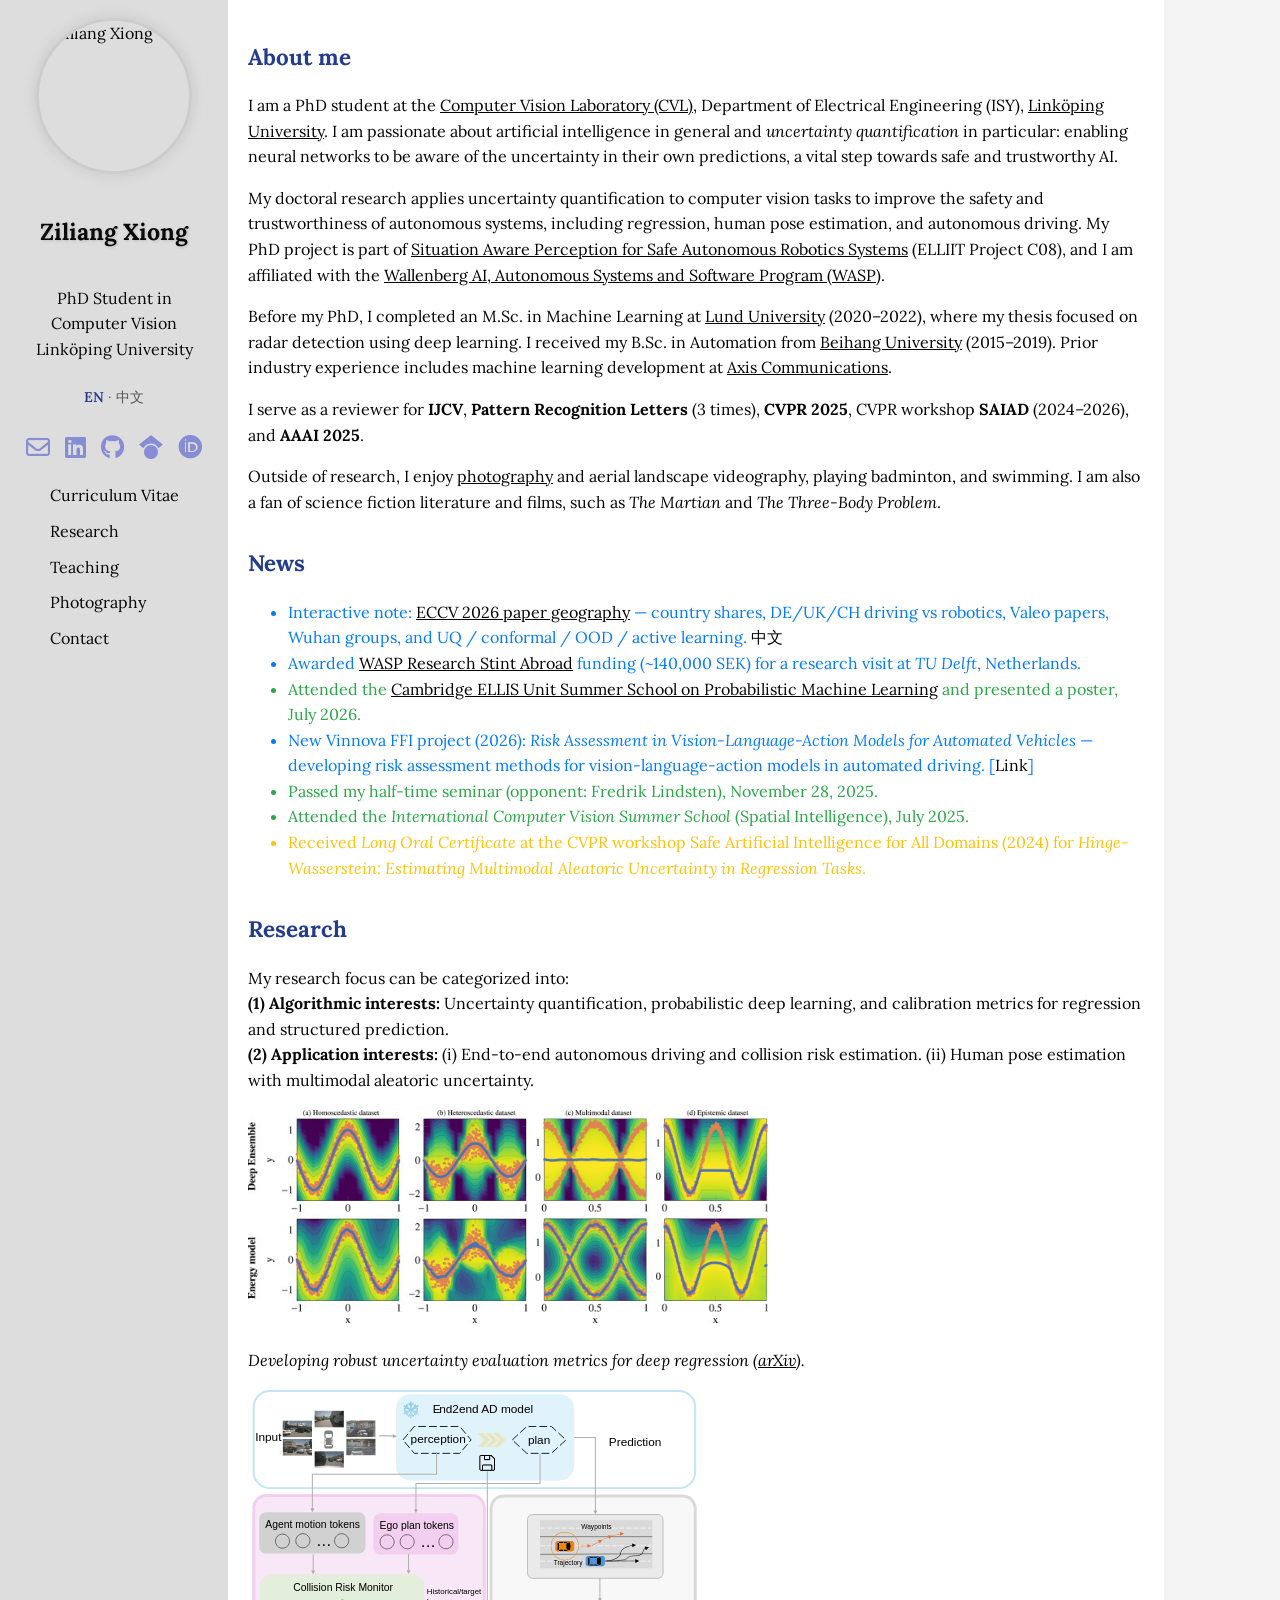
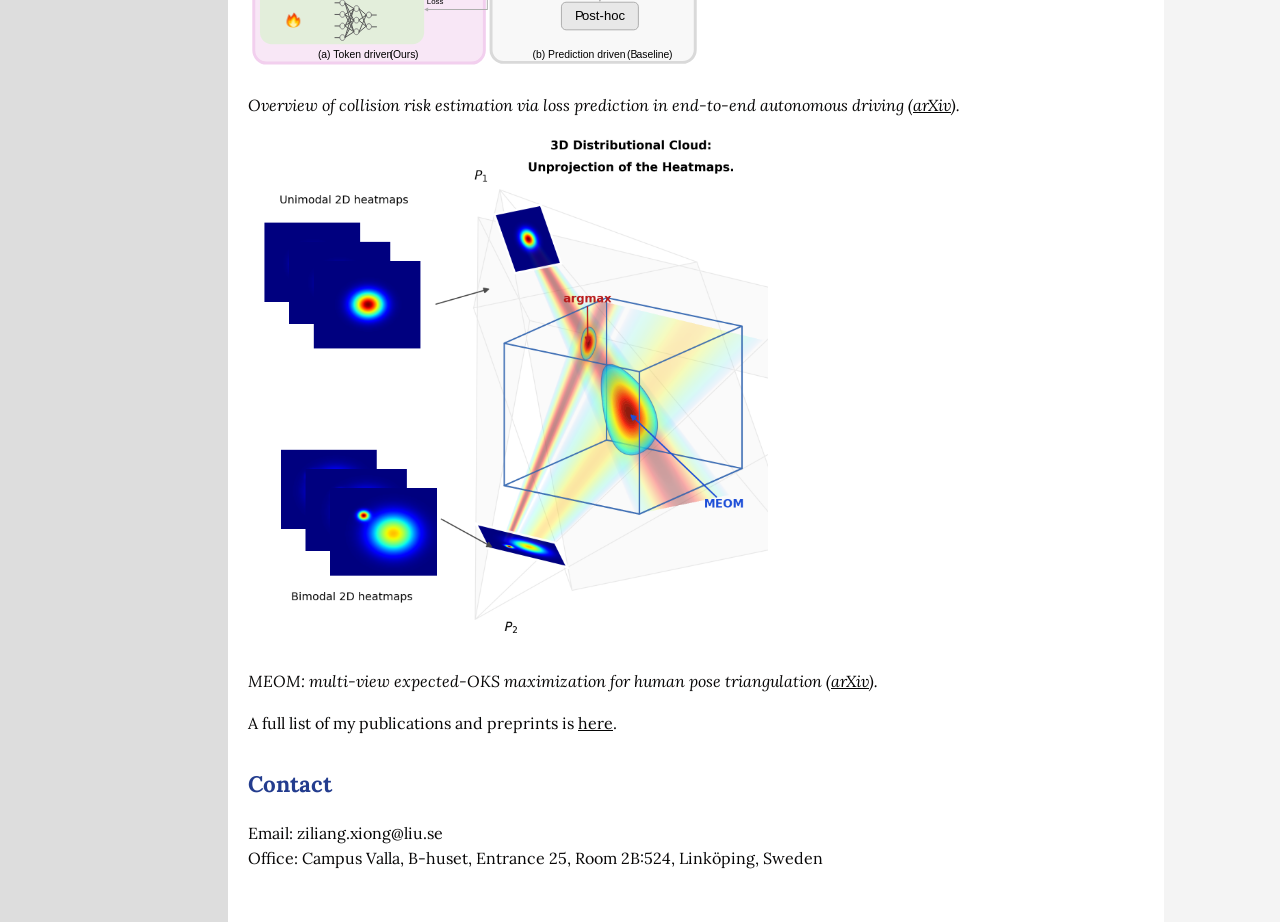
==== commit 46fac41a: "Add UK/CH/NL driving breakdown and Valeo ECCV 2026 papers." ====
--- a/index.html
+++ b/index.html
@@ -78,7 +78,7 @@
                 <h2>News</h2>
                 <ul>
                     <li class="news-item-blue">
-                        Interactive note: <a href="eccv2026-en.html" class="term-link">ECCV 2026 paper geography</a> — country shares, DE/UK/CH and Nordic topic mix, Wuhan groups, and UQ / conformal / OOD / active learning. <a href="eccv2026.html">中文</a>
+                        Interactive note: <a href="eccv2026-en.html" class="term-link">ECCV 2026 paper geography</a> — country shares, DE/UK/CH driving vs robotics, Valeo papers, Wuhan groups, and UQ / conformal / OOD / active learning. <a href="eccv2026.html">中文</a>
                     </li>
                     <li class="news-item-blue">
                         Awarded <a href="https://internal.wasp-sweden.org/wasp-handbook/how-to-for-phd-students/research-stints-abroad/" class="term-link">WASP Research Stint Abroad</a> funding (~140,000 SEK) for a research visit at <em>TU Delft</em>, Netherlands.
